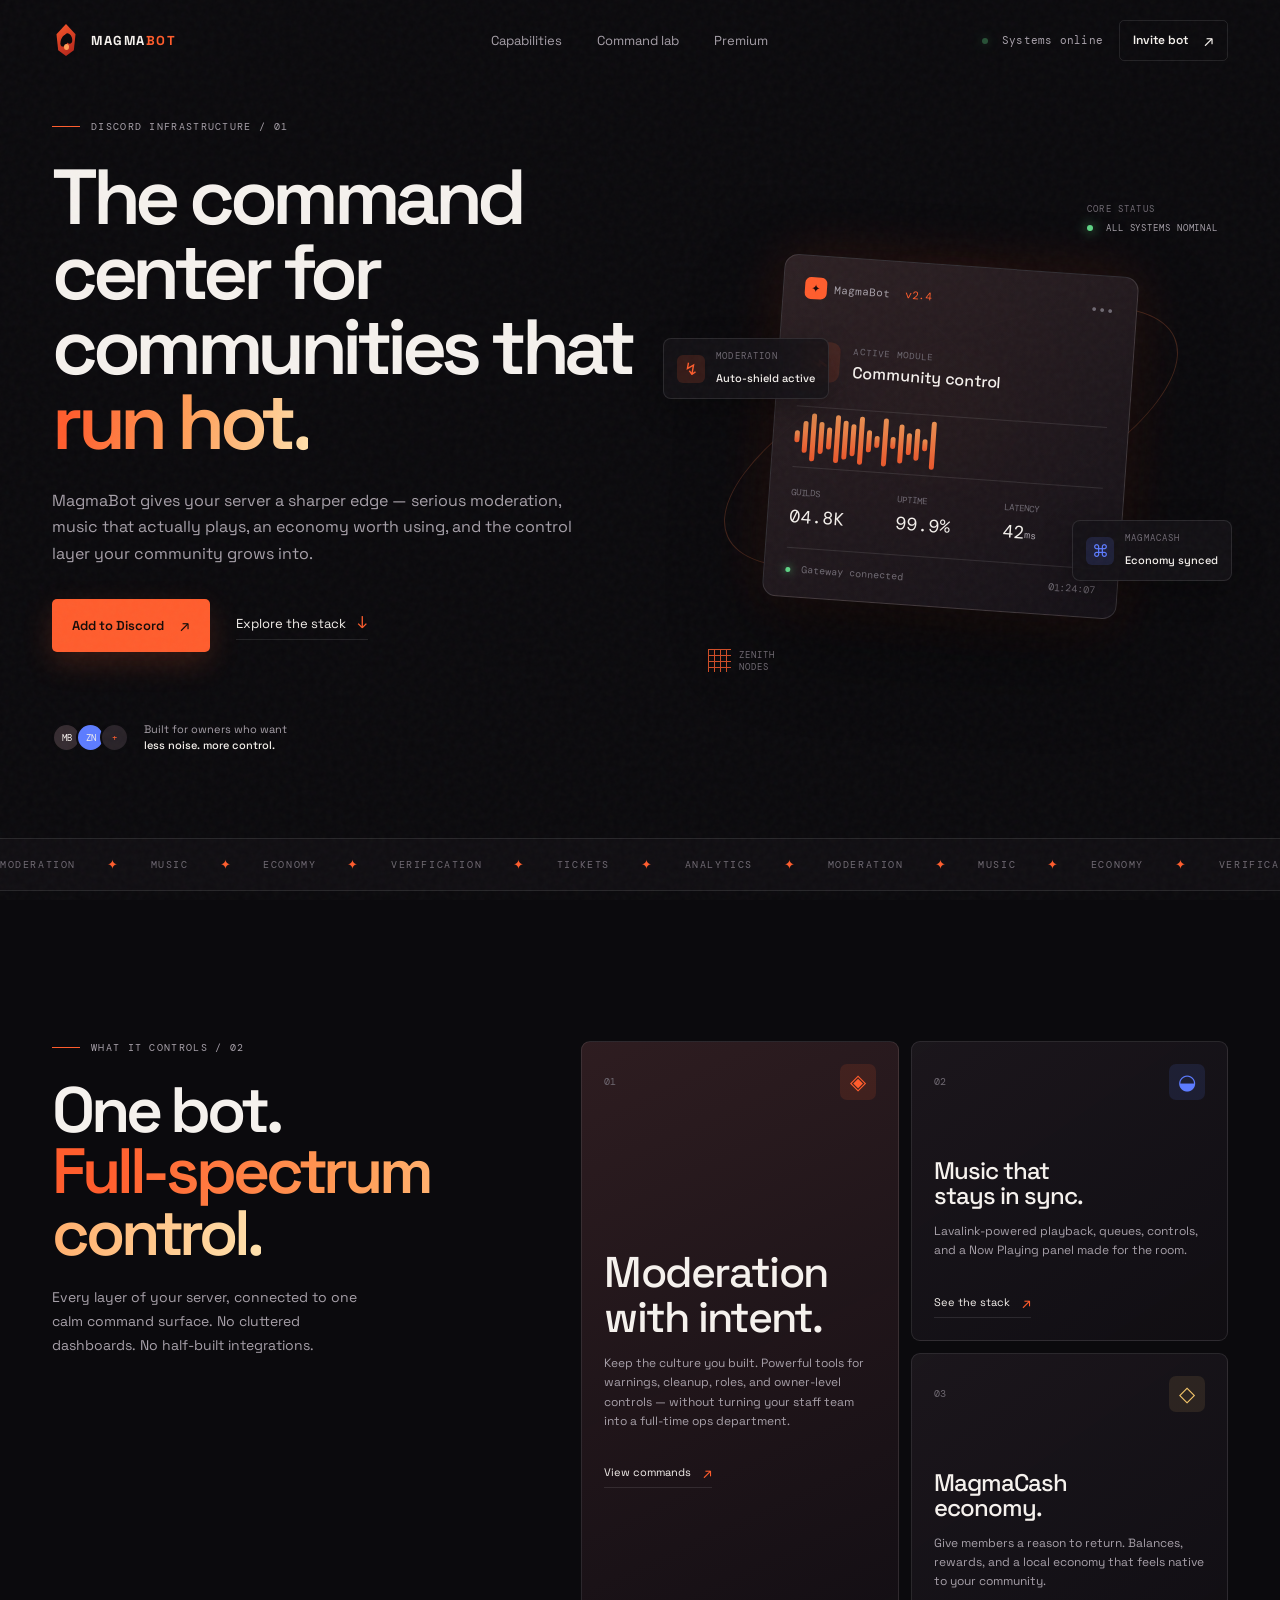
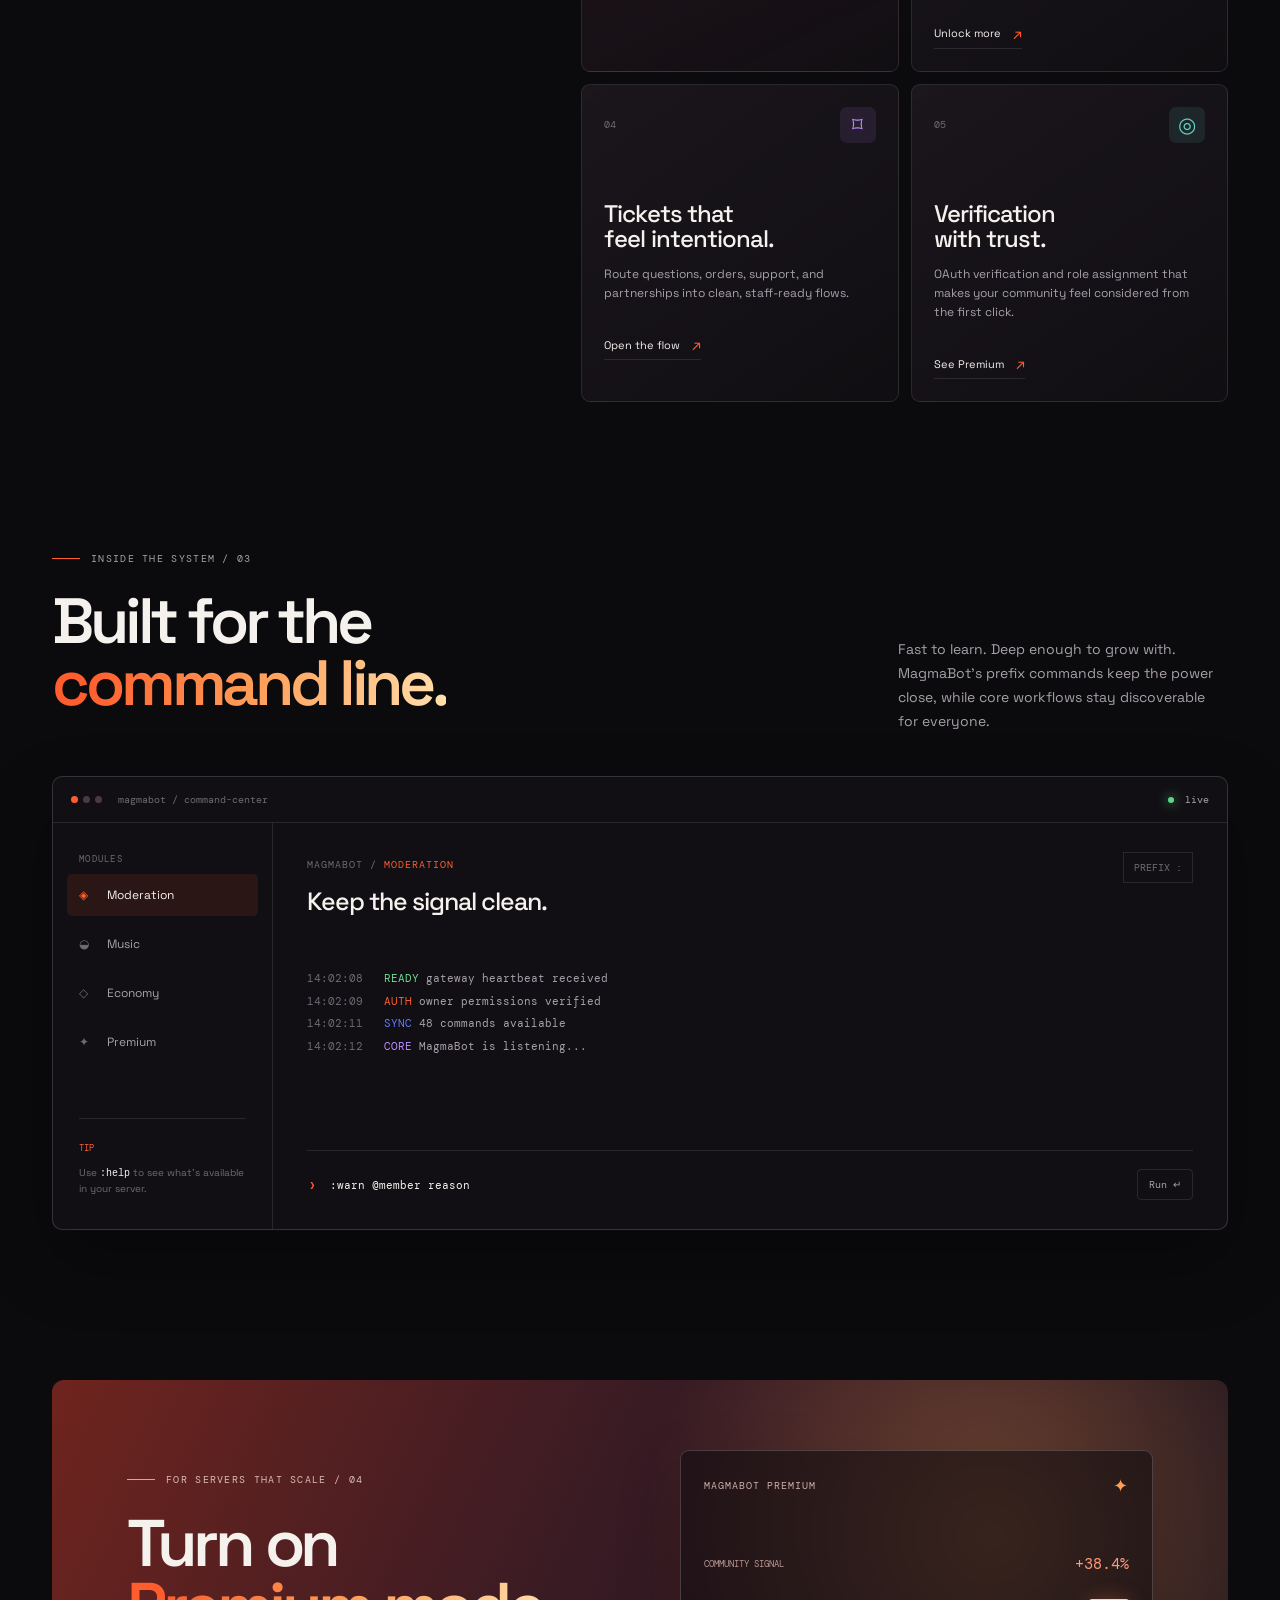
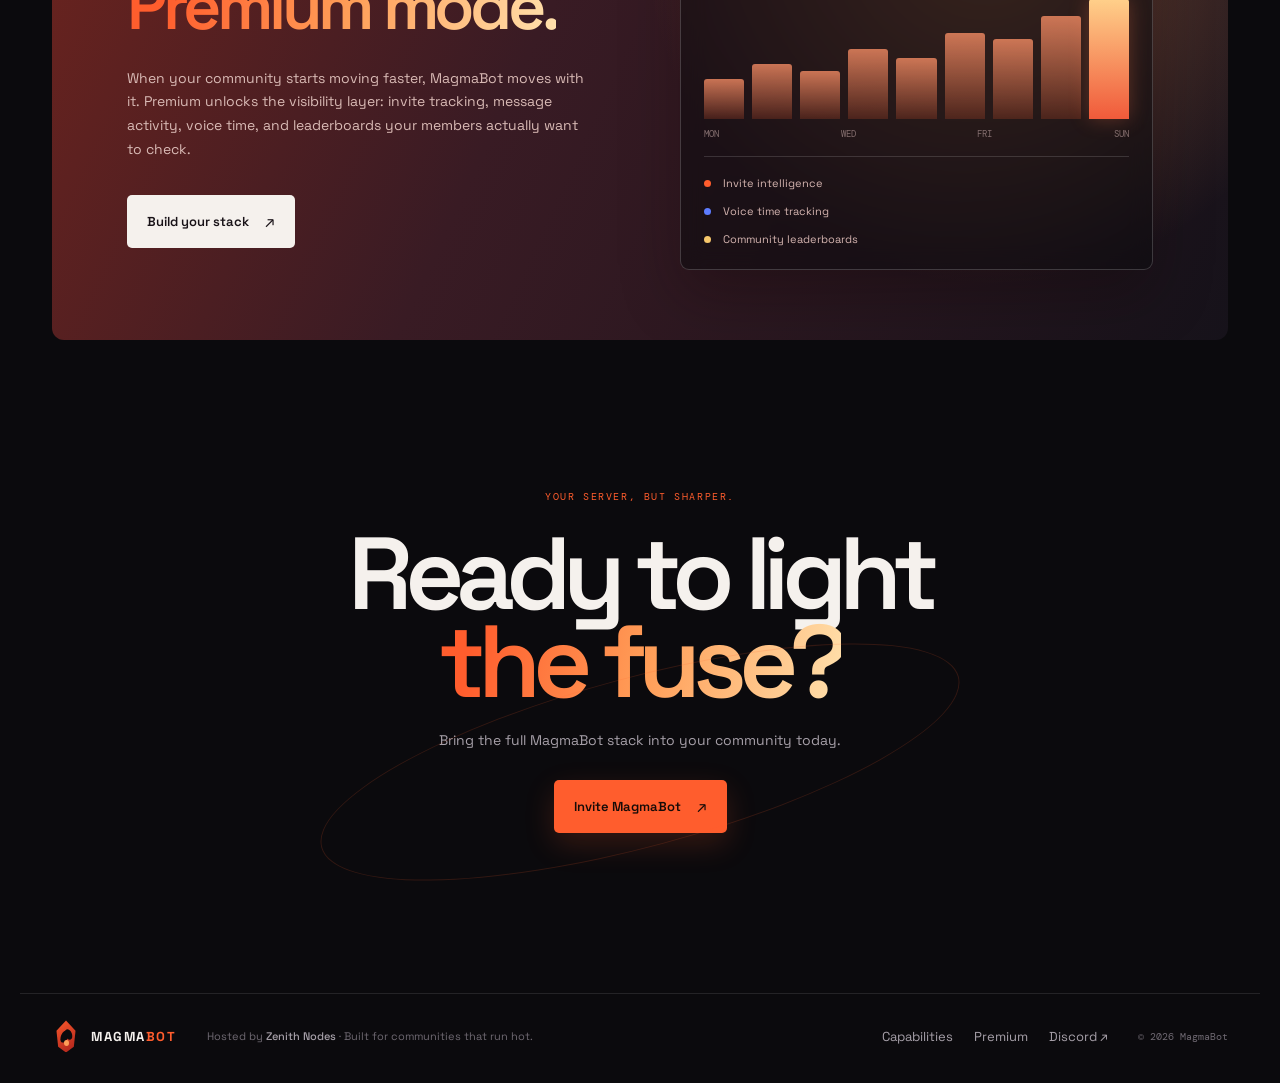
==== index.html @ 13c8c4f3 "Add files via upload" ====
<!doctype html>
<html lang="en">
  <head>
    <meta charset="UTF-8" />
    <meta name="viewport" content="width=device-width, initial-scale=1.0" />
    <meta name="theme-color" content="#0b0a0d" />
    <meta name="description" content="MagmaBot is the command center for Discord communities that run hot — moderation, music, economy, tickets, verification, and premium analytics." />
    <title>MagmaBot — The Volcanic Discord Powerhouse</title>
    <link rel="preconnect" href="https://fonts.googleapis.com" />
    <link rel="preconnect" href="https://fonts.gstatic.com" crossorigin />
    <link href="https://fonts.googleapis.com/css2?family=DM+Mono:wght@400;500&family=Space+Grotesk:wght@400;500;600;700&display=swap" rel="stylesheet" />
    <link rel="stylesheet" href="styles.css" />
  </head>
  <body>
    <div class="grain" aria-hidden="true"></div>
    <header class="site-header">
      <a class="brand" href="#top" aria-label="MagmaBot home">
        <span class="brand-mark"><span></span></span>
        <span class="brand-name">MAGMA<span>BOT</span></span>
      </a>
      <nav class="desktop-nav" aria-label="Primary navigation">
        <a href="#capabilities">Capabilities</a>
        <a href="#command-lab">Command lab</a>
        <a href="#premium">Premium</a>
      </nav>
      <div class="header-actions">
        <span class="status-pill"><i></i> Systems online</span>
        <a class="button button-small button-outline" href="https://discord.com/oauth2/authorize?client_id=1537424885230608425&permissions=8&scope=bot%20applications.commands" target="_blank" rel="noreferrer">Invite bot <b>↗</b></a>
        <button class="menu-toggle" aria-label="Toggle menu" aria-expanded="false"><span></span><span></span></button>
      </div>
      <div class="mobile-menu" aria-hidden="true">
        <a href="#capabilities">Capabilities</a>
        <a href="#command-lab">Command lab</a>
        <a href="#premium">Premium</a>
        <a class="button button-primary" href="https://discord.com/oauth2/authorize?client_id=1537424885230608425&permissions=8&scope=bot%20applications.commands" target="_blank" rel="noreferrer">Invite MagmaBot <b>↗</b></a>
      </div>
    </header>

    <main id="top">
      <section class="hero section-shell">
        <div class="hero-copy reveal">
          <div class="eyebrow"><span class="eyebrow-line"></span><span>Discord infrastructure / 01</span></div>
          <h1>The command center for communities that <em>run hot.</em></h1>
          <p class="hero-lede">MagmaBot gives your server a sharper edge — serious moderation, music that actually plays, an economy worth using, and the control layer your community grows into.</p>
          <div class="hero-actions">
            <a class="button button-primary button-large" href="https://discord.com/oauth2/authorize?client_id=1537424885230608425&permissions=8&scope=bot%20applications.commands" target="_blank" rel="noreferrer">Add to Discord <b>↗</b></a>
            <a class="text-link" href="#capabilities">Explore the stack <span>↓</span></a>
          </div>
          <div class="hero-proof"><div class="avatars"><span>MB</span><span>ZN</span><span>+</span></div><p>Built for owners who want<br /><strong>less noise. more control.</strong></p></div>
        </div>
        <div class="hero-visual reveal reveal-delay">
          <div class="visual-halo"></div>
          <div class="orbit orbit-one"></div><div class="orbit orbit-two"></div>
          <div class="visual-label label-top"><small>CORE STATUS</small><strong><i></i> ALL SYSTEMS NOMINAL</strong></div>
          <div class="bot-card">
            <div class="bot-card-top"><div class="mini-brand"><span class="mini-mark">✦</span><span>MagmaBot <b>v2.4</b></span></div><span class="card-dots">•••</span></div>
            <div class="bot-card-title"><span class="signal-icon">⌁</span><div><small>ACTIVE MODULE</small><strong>Community control</strong></div></div>
            <div class="bot-wave"><span></span><span></span><span></span><span></span><span></span><span></span><span></span><span></span><span></span><span></span><span></span><span></span><span></span><span></span><span></span><span></span><span></span><span></span></div>
            <div class="bot-card-grid"><div><small>GUILDS</small><strong>04.8K</strong></div><div><small>UPTIME</small><strong>99.9%</strong></div><div><small>LATENCY</small><strong>42<span>ms</span></strong></div></div>
            <div class="bot-card-footer"><span><i></i> Gateway connected</span><span>01:24:07</span></div>
          </div>
          <div class="floating-stat float-left"><span class="stat-icon orange">↯</span><div><small>MODERATION</small><strong>Auto-shield active</strong></div></div>
          <div class="floating-stat float-right"><span class="stat-icon blue">⌘</span><div><small>MAGMACASH</small><strong>Economy synced</strong></div></div>
          <div class="visual-label label-bottom"><span class="tiny-grid"></span><span>ZENITH<br />NODES</span></div>
        </div>
      </section>

      <section class="signal-strip"><div class="strip-track"><span>MODERATION</span><b>✦</b><span>MUSIC</span><b>✦</b><span>ECONOMY</span><b>✦</b><span>VERIFICATION</span><b>✦</b><span>TICKETS</span><b>✦</b><span>ANALYTICS</span><b>✦</b><span>MODERATION</span><b>✦</b><span>MUSIC</span><b>✦</b><span>ECONOMY</span><b>✦</b><span>VERIFICATION</span><b>✦</b></div></section>

      <section class="capabilities section-shell" id="capabilities">
        <div class="section-intro reveal"><div class="eyebrow"><span class="eyebrow-line"></span><span>What it controls / 02</span></div><h2>One bot.<br /><em>Full-spectrum control.</em></h2><p>Every layer of your server, connected to one calm command surface. No cluttered dashboards. No half-built integrations.</p></div>
        <div class="feature-grid">
          <article class="feature-card feature-large reveal"><div class="feature-top"><span class="feature-number">01</span><span class="feature-icon orange">◈</span></div><h3>Moderation<br />with intent.</h3><p>Keep the culture you built. Powerful tools for warnings, cleanup, roles, and owner-level controls — without turning your staff team into a full-time ops department.</p><a href="#command-lab">View commands <span>↗</span></a></article>
          <article class="feature-card reveal"><div class="feature-top"><span class="feature-number">02</span><span class="feature-icon blue">◒</span></div><h3>Music that<br />stays in sync.</h3><p>Lavalink-powered playback, queues, controls, and a Now Playing panel made for the room.</p><a href="#command-lab">See the stack <span>↗</span></a></article>
          <article class="feature-card reveal"><div class="feature-top"><span class="feature-number">03</span><span class="feature-icon gold">◇</span></div><h3>MagmaCash<br />economy.</h3><p>Give members a reason to return. Balances, rewards, and a local economy that feels native to your community.</p><a href="#premium">Unlock more <span>↗</span></a></article>
          <article class="feature-card reveal"><div class="feature-top"><span class="feature-number">04</span><span class="feature-icon purple">⌑</span></div><h3>Tickets that<br />feel intentional.</h3><p>Route questions, orders, support, and partnerships into clean, staff-ready flows.</p><a href="#command-lab">Open the flow <span>↗</span></a></article>
          <article class="feature-card reveal"><div class="feature-top"><span class="feature-number">05</span><span class="feature-icon teal">◎</span></div><h3>Verification<br />with trust.</h3><p>OAuth verification and role assignment that makes your community feel considered from the first click.</p><a href="#premium">See Premium <span>↗</span></a></article>
        </div>
      </section>

      <section class="command-lab section-shell" id="command-lab">
        <div class="lab-header reveal"><div><div class="eyebrow"><span class="eyebrow-line"></span><span>Inside the system / 03</span></div><h2>Built for the<br /><em>command line.</em></h2></div><p>Fast to learn. Deep enough to grow with. MagmaBot’s prefix commands keep the power close, while core workflows stay discoverable for everyone.</p></div>
        <div class="lab-window reveal">
          <div class="window-bar"><div class="window-dots"><i></i><i></i><i></i></div><span>magmabot / command-center</span><span class="window-live"><i></i> live</span></div>
          <div class="lab-body"><div class="lab-sidebar"><small>MODULES</small><button class="module active" data-module="moderation"><span>◈</span> Moderation</button><button class="module" data-module="music"><span>◒</span> Music</button><button class="module" data-module="economy"><span>◇</span> Economy</button><button class="module" data-module="premium"><span>✦</span> Premium</button><div class="sidebar-note"><span>TIP</span><p>Use <code>:help</code> to see what’s available in your server.</p></div></div><div class="terminal"><div class="terminal-head"><div><span class="terminal-kicker">MAGMABOT / <b id="terminal-module">MODERATION</b></span><h3 id="terminal-title">Keep the signal clean.</h3></div><span class="terminal-tag">PREFIX : </span></div><div class="terminal-log" id="terminal-log"><p><span class="muted">14:02:08</span> <b class="green">READY</b> gateway heartbeat received</p><p><span class="muted">14:02:09</span> <b class="orange">AUTH</b> owner permissions verified</p><p><span class="muted">14:02:11</span> <b class="blue">SYNC</b> 48 commands available</p><p><span class="muted">14:02:12</span> <b class="purple">CORE</b> MagmaBot is listening...</p></div><div class="command-row"><span class="prompt">›</span><input id="command-input" type="text" value=":warn @member reason" aria-label="Try a MagmaBot command" /><button id="run-command" aria-label="Run command">Run <span>↵</span></button></div></div></div>
        </div>
      </section>

      <section class="premium section-shell" id="premium"><div class="premium-inner reveal"><div class="premium-copy"><div class="eyebrow"><span class="eyebrow-line"></span><span>For servers that scale / 04</span></div><h2>Turn on<br /><em>Premium mode.</em></h2><p>When your community starts moving faster, MagmaBot moves with it. Premium unlocks the visibility layer: invite tracking, message activity, voice time, and leaderboards your members actually want to check.</p><a class="button button-light button-large" href="https://discord.com/oauth2/authorize?client_id=1537424885230608425&permissions=8&scope=bot%20applications.commands" target="_blank" rel="noreferrer">Build your stack <b>↗</b></a></div><div class="premium-panel"><div class="premium-panel-top"><span>MAGMABOT PREMIUM</span><span class="premium-star">✦</span></div><div class="premium-chart"><div class="chart-label"><span>COMMUNITY SIGNAL</span><strong>+38.4%</strong></div><div class="chart-bars"><i style="height:34%"></i><i style="height:46%"></i><i style="height:40%"></i><i style="height:59%"></i><i style="height:51%"></i><i style="height:72%"></i><i style="height:67%"></i><i style="height:86%"></i><i class="hot" style="height:100%"></i></div><div class="chart-axis"><span>MON</span><span>WED</span><span>FRI</span><span>SUN</span></div></div><div class="premium-list"><span><i class="list-dot orange"></i> Invite intelligence</span><span><i class="list-dot blue"></i> Voice time tracking</span><span><i class="list-dot gold"></i> Community leaderboards</span></div></div></div></section>

      <section class="final-cta section-shell reveal"><div class="cta-kicker">YOUR SERVER, BUT SHARPER.</div><h2>Ready to light<br /><em>the fuse?</em></h2><p>Bring the full MagmaBot stack into your community today.</p><a class="button button-primary button-large" href="https://discord.com/oauth2/authorize?client_id=1537424885230608425&permissions=8&scope=bot%20applications.commands" target="_blank" rel="noreferrer">Invite MagmaBot <b>↗</b></a><div class="cta-orbit"></div></section>
    </main>

    <footer class="site-footer section-shell"><a class="brand" href="#top"><span class="brand-mark"><span></span></span><span class="brand-name">MAGMA<span>BOT</span></span></a><p>Hosted by <strong>Zenith Nodes</strong> · Built for communities that run hot.</p><div class="footer-links"><a href="#capabilities">Capabilities</a><a href="#premium">Premium</a><a href="https://discord.com" target="_blank" rel="noreferrer">Discord ↗</a></div><span class="footer-meta">© <span id="year"></span> MagmaBot</span></footer>
    <script src="app.js"></script>
  </body>
</html>
---- styles.css ----
:root{--bg:#0b0a0d;--panel:#141217;--panel-2:#1b171e;--line:rgba(255,255,255,.1);--text:#f5f1ed;--muted:#a7a0a9;--muted-2:#6f6972;--orange:#ff5d2d;--orange-hot:#ff9e58;--blue:#5d7cff;--gold:#f6c76b;--teal:#63d3c2;--purple:#bb8cff;--ease:cubic-bezier(.23,1,.32,1)}*{box-sizing:border-box}html{scroll-behavior:smooth}body{margin:0;background:var(--bg);color:var(--text);font-family:'Space Grotesk',sans-serif;overflow-x:hidden}.grain{position:fixed;inset:0;z-index:10;pointer-events:none;opacity:.055;background-image:url("data:image/svg+xml,%3Csvg viewBox='0 0 180 180' xmlns='http://www.w3.org/2000/svg'%3E%3Cfilter id='n'%3E%3CfeTurbulence type='fractalNoise' baseFrequency='.85' numOctaves='4' stitchTiles='stitch'/%3E%3C/filter%3E%3Crect width='100%25' height='100%25' filter='url(%23n)' opacity='.6'/%3E%3C/svg%3E")}.section-shell{max-width:1240px;margin:0 auto;padding-left:32px;padding-right:32px}.site-header{height:80px;max-width:1240px;margin:0 auto;padding:0 32px;display:flex;align-items:center;justify-content:space-between;position:relative;z-index:20}.brand{display:flex;align-items:center;gap:11px;color:var(--text);text-decoration:none;letter-spacing:.12em;font-size:13px;font-weight:700}.brand-name span{color:var(--orange)}.brand-mark{width:28px;height:32px;display:grid;place-items:center;position:relative;background:linear-gradient(145deg,var(--orange),#a81e1a);clip-path:polygon(50% 0,84% 32%,78% 82%,50% 100%,22% 82%,16% 32%);box-shadow:0 0 28px rgba(255,93,45,.4)}.brand-mark:before,.brand-mark:after,.brand-mark span{content:"";position:absolute;background:#0b0a0d;border-radius:50%}.brand-mark:before{width:7px;height:13px;left:9px;top:10px;transform:rotate(24deg)}.brand-mark:after{width:7px;height:11px;right:8px;top:9px;transform:rotate(-22deg)}.brand-mark span{width:5px;height:6px;bottom:6px;left:12px;background:var(--orange-hot)}.desktop-nav{display:flex;gap:35px;margin-left:100px}.desktop-nav a,.footer-links a{color:var(--muted);text-decoration:none;font-size:13px;transition:color .18s}.desktop-nav a:hover,.footer-links a:hover{color:var(--text)}.header-actions{display:flex;align-items:center;gap:16px}.status-pill{font:11px 'DM Mono',monospace;color:var(--muted);letter-spacing:.02em}.status-pill i,.window-live i,.floating-stat i,.visual-label i{width:6px;height:6px;background:#5fd485;display:inline-block;border-radius:50%;box-shadow:0 0 12px #5fd485;margin-right:7px}.button{display:inline-flex;align-items:center;justify-content:center;gap:16px;border-radius:5px;padding:13px 18px;text-decoration:none;font-size:13px;font-weight:600;transition:transform .18s var(--ease),background .18s,border-color .18s,color .18s}.button:hover{transform:translateY(-2px)}.button b{font-size:16px;font-weight:400}.button-small{padding:9px 13px;font-size:12px}.button-large{padding:16px 20px}.button-primary{background:var(--orange);color:#160b08;box-shadow:0 11px 30px rgba(255,93,45,.18)}.button-primary:hover{background:var(--orange-hot)}.button-outline{border:1px solid var(--line);color:var(--text)}.button-outline:hover{border-color:rgba(255,255,255,.3);background:rgba(255,255,255,.04)}.button-light{background:var(--text);color:#181217}.button-light:hover{background:#fff}.menu-toggle,.mobile-menu{display:none}.hero{min-height:650px;display:grid;grid-template-columns:1.04fr .96fr;align-items:center;gap:20px;padding-top:40px;padding-bottom:84px}.eyebrow{display:flex;align-items:center;gap:11px;color:var(--muted);font:10px 'DM Mono',monospace;letter-spacing:.13em;text-transform:uppercase}.eyebrow-line{height:1px;width:28px;background:var(--orange);display:inline-block}.hero h1{font-size:clamp(52px,6.1vw,86px);line-height:.96;letter-spacing:-.07em;font-weight:600;margin:27px 0 28px;max-width:720px}.hero h1 em,.section-intro h2 em,.lab-header h2 em,.premium h2 em,.final-cta h2 em{font-style:normal;background:linear-gradient(103deg,var(--orange) 10%,var(--orange-hot) 52%,#ffe2ae 100%);-webkit-background-clip:text;background-clip:text;color:transparent}.hero-lede{font-size:16px;line-height:1.65;color:var(--muted);max-width:530px}.hero-actions{display:flex;align-items:center;gap:26px;margin-top:32px}.text-link{color:var(--text);font-size:13px;text-decoration:none;border-bottom:1px solid var(--line);padding-bottom:6px}.text-link span{color:var(--orange);margin-left:8px;font-size:17px}.hero-proof{display:flex;align-items:center;gap:15px;margin-top:70px}.hero-proof p{font-size:11px;color:var(--muted);line-height:1.45;margin:0}.hero-proof strong{color:var(--text);font-weight:500}.avatars{display:flex;padding-left:5px}.avatars span{height:29px;width:29px;border-radius:50%;border:2px solid var(--bg);margin-left:-5px;display:grid;place-items:center;background:#352b30;color:var(--text);font:9px 'DM Mono',monospace}.avatars span:nth-child(2){background:var(--blue)}.avatars span:nth-child(3){background:#282228;color:var(--orange)}.hero-visual{height:540px;position:relative;display:grid;place-items:center}.visual-halo{width:355px;height:355px;border-radius:50%;background:radial-gradient(circle,rgba(255,93,45,.38) 0%,rgba(255,93,45,.12) 36%,transparent 70%);filter:blur(10px);position:absolute;top:82px;left:50%;transform:translateX(-50%)}.orbit{border:1px solid rgba(255,130,81,.23);border-radius:50%;position:absolute;left:50%;top:50%;transform:translate(-50%,-50%) rotate(-24deg);width:490px;height:185px}.orbit-two{width:390px;height:130px;transform:translate(-50%,-50%) rotate(52deg);border-color:rgba(93,124,255,.18)}.bot-card{position:relative;z-index:2;width:min(100%,355px);padding:21px;background:linear-gradient(145deg,rgba(47,34,37,.95),rgba(21,17,23,.98));border:1px solid rgba(255,255,255,.12);border-radius:14px;box-shadow:0 40px 90px rgba(0,0,0,.45),0 0 60px rgba(255,83,37,.13);transform:rotate(4deg)}.bot-card:after{content:"";position:absolute;inset:0;border-radius:14px;background:url('assets/lava-texture.jpg') center/cover;mix-blend-mode:soft-light;opacity:.18;pointer-events:none}.bot-card-top,.bot-card-footer,.premium-panel-top{display:flex;align-items:center;justify-content:space-between}.mini-brand{font:11px 'DM Mono',monospace;color:var(--muted)}.mini-brand b{color:var(--orange);font-weight:400;margin-left:8px}.mini-mark{display:inline-grid;place-items:center;width:22px;height:22px;border-radius:6px;background:var(--orange);color:#1b0b08;margin-right:7px}.card-dots{color:var(--muted-2);letter-spacing:2px}.bot-card-title{display:flex;gap:13px;align-items:center;margin:42px 0 25px}.signal-icon{width:40px;height:40px;border-radius:9px;background:rgba(255,93,45,.14);color:var(--orange);font-size:30px;display:grid;place-items:center}.bot-card-title small,.floating-stat small,.visual-label small,.premium-panel small{display:block;font:9px 'DM Mono',monospace;color:var(--muted-2);letter-spacing:.13em;margin-bottom:4px}.bot-card-title strong{font-size:16px;font-weight:500}.bot-wave{height:62px;display:flex;align-items:center;gap:3px;border-top:1px solid var(--line);border-bottom:1px solid var(--line)}.bot-wave span{height:20%;width:5px;background:linear-gradient(to top,var(--orange),var(--orange-hot));border-radius:3px;opacity:.9;animation:wave 1.4s ease-in-out infinite alternate}.bot-wave span:nth-child(2n){height:52%;animation-delay:-.3s}.bot-wave span:nth-child(3n){height:80%;animation-delay:-.7s}.bot-wave span:nth-child(5n){height:38%;animation-delay:-.1s}.bot-wave span:nth-child(7n){height:65%;animation-delay:-.9s}@keyframes wave{to{transform:scaleY(.55);opacity:.55}}.bot-card-grid{display:grid;grid-template-columns:repeat(3,1fr);gap:10px;padding:19px 0}.bot-card-grid small{font:9px 'DM Mono',monospace;color:var(--muted-2);display:block;margin-bottom:6px}.bot-card-grid strong{font:18px 'DM Mono',monospace;font-weight:400}.bot-card-grid strong span{color:var(--muted);font-size:10px}.bot-card-footer{font:10px 'DM Mono',monospace;color:var(--muted-2);padding-top:14px;border-top:1px solid var(--line)}.bot-card-footer i{display:inline-block;width:5px;height:5px;border-radius:50%;background:#5fd485;box-shadow:0 0 8px #5fd485;margin-right:5px}.floating-stat{position:absolute;display:flex;align-items:center;gap:11px;background:rgba(20,18,23,.86);border:1px solid var(--line);border-radius:8px;padding:11px 13px;z-index:3;box-shadow:0 10px 30px rgba(0,0,0,.3);backdrop-filter:blur(12px)}.floating-stat strong{font-size:11px;font-weight:500}.stat-icon{display:grid;place-items:center;height:28px;width:28px;border-radius:6px;font-size:17px}.stat-icon.orange{background:rgba(255,93,45,.15);color:var(--orange)}.stat-icon.blue{background:rgba(93,124,255,.15);color:var(--blue)}.float-left{left:-10px;top:171px}.float-right{right:-4px;bottom:126px}.visual-label{position:absolute;color:var(--muted-2);font:9px 'DM Mono',monospace;letter-spacing:.1em;z-index:3}.label-top{top:36px;right:10px}.label-top strong{display:block;color:var(--muted);font-size:9px;font-weight:400;margin-top:7px}.label-bottom{bottom:34px;left:35px;display:flex;gap:8px;align-items:center}.tiny-grid{height:23px;width:23px;background:linear-gradient(90deg,var(--orange) 1px,transparent 1px),linear-gradient(var(--orange) 1px,transparent 1px);background-size:6px 6px;opacity:.8}.signal-strip{border-top:1px solid var(--line);border-bottom:1px solid var(--line);overflow:hidden;background:#100e12}.strip-track{width:max-content;display:flex;align-items:center;gap:31px;white-space:nowrap;padding:17px 0;color:var(--muted-2);font:10px 'DM Mono',monospace;letter-spacing:.16em;animation:marquee 38s linear infinite}.strip-track b{color:var(--orange);font-size:13px;font-weight:400}@keyframes marquee{to{transform:translateX(-32%)}}.capabilities{padding-top:150px;padding-bottom:150px;display:grid;grid-template-columns:.82fr 1.18fr;gap:80px}.section-intro h2,.lab-header h2,.premium h2{font-size:clamp(42px,5vw,67px);line-height:.96;letter-spacing:-.065em;font-weight:600;margin:26px 0 22px}.section-intro p,.lab-header>p{color:var(--muted);font-size:14px;line-height:1.7;max-width:330px}.feature-grid{display:grid;grid-template-columns:repeat(2,1fr);gap:12px}.feature-card{background:linear-gradient(145deg,rgba(31,26,32,.8),rgba(18,15,20,.86));border:1px solid var(--line);padding:22px;border-radius:9px;min-height:264px;transition:transform .25s var(--ease),border-color .25s,background .25s}.feature-card:hover{transform:translateY(-5px);border-color:rgba(255,255,255,.22);background:linear-gradient(145deg,rgba(48,34,37,.9),rgba(20,16,23,.95))}.feature-large{grid-row:span 2;min-height:540px;background:linear-gradient(155deg,rgba(50,31,34,.92),rgba(18,15,20,.9))}.feature-top{display:flex;justify-content:space-between;align-items:center}.feature-number{font:10px 'DM Mono',monospace;color:var(--muted-2)}.feature-icon{width:36px;height:36px;display:grid;place-items:center;border-radius:7px;font-size:21px}.feature-icon.orange{color:var(--orange);background:rgba(255,93,45,.12)}.feature-icon.blue{color:var(--blue);background:rgba(93,124,255,.12)}.feature-icon.gold{color:var(--gold);background:rgba(246,199,107,.1)}.feature-icon.purple{color:var(--purple);background:rgba(187,140,255,.1)}.feature-icon.teal{color:var(--teal);background:rgba(99,211,194,.1)}.feature-card h3{font-size:24px;line-height:1.05;letter-spacing:-.04em;font-weight:500;margin:58px 0 14px}.feature-large h3{font-size:43px;margin-top:150px}.feature-card p{font-size:12px;line-height:1.6;color:var(--muted);max-width:300px}.feature-card a{display:inline-flex;gap:12px;align-items:center;color:var(--text);font-size:11px;text-decoration:none;margin-top:20px;border-bottom:1px solid var(--line);padding-bottom:5px}.feature-card a span{color:var(--orange);font-size:15px}.command-lab{padding-bottom:150px}.lab-header{display:flex;justify-content:space-between;align-items:flex-end;margin-bottom:40px}.lab-header>p{margin:0 0 3px;max-width:330px}.lab-window{border:1px solid rgba(255,255,255,.15);border-radius:10px;overflow:hidden;background:#110f13;box-shadow:0 30px 70px rgba(0,0,0,.32)}.window-bar{height:46px;display:flex;align-items:center;padding:0 18px;border-bottom:1px solid var(--line);color:var(--muted-2);font:10px 'DM Mono',monospace;gap:16px}.window-dots{display:flex;gap:5px}.window-dots i{height:7px;width:7px;border-radius:50%;background:#493a40}.window-dots i:first-child{background:var(--orange)}.window-live{margin-left:auto;color:var(--muted)}.window-live i{margin-right:5px}.lab-body{display:grid;grid-template-columns:220px 1fr;min-height:384px}.lab-sidebar{border-right:1px solid var(--line);padding:23px 14px}.lab-sidebar>small{color:var(--muted-2);font:9px 'DM Mono',monospace;letter-spacing:.14em;padding:0 12px}.module{width:100%;text-align:left;border:0;background:transparent;color:var(--muted);font:12px 'Space Grotesk',sans-serif;padding:13px 12px;border-radius:5px;margin-top:7px;cursor:pointer;transition:background .18s,color .18s}.module span{display:inline-block;width:25px;color:var(--muted-2)}.module:hover,.module.active{background:rgba(255,93,45,.1);color:var(--text)}.module.active span{color:var(--orange)}.sidebar-note{border-top:1px solid var(--line);margin:55px 12px 0;padding-top:16px}.sidebar-note span{font:9px 'DM Mono',monospace;color:var(--orange)}.sidebar-note p{font-size:10px;color:var(--muted-2);line-height:1.5;margin-top:9px}.sidebar-note code{color:var(--text)}.terminal{padding:29px 34px;display:flex;flex-direction:column}.terminal-head{display:flex;justify-content:space-between;align-items:flex-start}.terminal-kicker{font:10px 'DM Mono',monospace;color:var(--muted-2);letter-spacing:.1em}.terminal-kicker b{color:var(--orange);font-weight:400}.terminal h3{font-size:25px;letter-spacing:-.04em;font-weight:500;margin:12px 0 0}.terminal-tag{color:var(--muted-2);font:10px 'DM Mono',monospace;border:1px solid var(--line);padding:8px 10px}.terminal-log{margin-top:50px;flex:1;font:11px 'DM Mono',monospace;line-height:2.05;color:var(--muted)}.terminal-log p{margin:0}.muted{color:var(--muted-2);margin-right:14px}.green{color:#6edb92;font-weight:400}.orange{color:var(--orange);font-weight:400}.blue{color:var(--blue);font-weight:400}.purple{color:var(--purple);font-weight:400}.command-row{display:flex;align-items:center;gap:10px;border-top:1px solid var(--line);padding-top:18px}.prompt{color:var(--orange);font:18px 'DM Mono',monospace}.command-row input{flex:1;background:transparent;border:0;outline:0;color:var(--text);font:11px 'DM Mono',monospace;min-width:0}.command-row button{background:transparent;border:1px solid var(--line);color:var(--muted);padding:8px 11px;font:10px 'DM Mono',monospace;border-radius:4px;cursor:pointer}.command-row button:hover{color:var(--text);border-color:var(--orange)}.premium{padding-bottom:150px}.premium-inner{min-height:540px;display:grid;grid-template-columns:1fr 1fr;gap:80px;align-items:center;border-radius:12px;overflow:hidden;padding:70px 75px;background:radial-gradient(circle at 80% 28%,rgba(255,159,88,.34),transparent 34%),linear-gradient(115deg,#6f241e 0%,#391b24 42%,#16121a 100%);position:relative}.premium-inner:after{content:"";position:absolute;inset:0;background:url('assets/lava-texture.jpg') center/cover;mix-blend-mode:soft-light;opacity:.17;pointer-events:none}.premium-copy,.premium-panel{position:relative;z-index:1}.premium-copy .eyebrow{color:#d9bbb3}.premium-copy .eyebrow-line{background:var(--orange-hot)}.premium h2{font-size:66px;margin-bottom:28px}.premium-copy p{color:#d9bab5;line-height:1.7;font-size:14px;max-width:460px;margin-bottom:33px}.premium-panel{background:rgba(13,11,15,.57);border:1px solid rgba(255,255,255,.18);border-radius:9px;padding:23px;box-shadow:0 25px 60px rgba(20,0,0,.26);backdrop-filter:blur(12px)}.premium-panel-top{font:10px 'DM Mono',monospace;color:#cfb0aa;letter-spacing:.1em}.premium-star{color:var(--orange-hot);font-size:18px}.premium-chart{margin-top:56px;padding-bottom:16px;border-bottom:1px solid rgba(255,255,255,.14)}.chart-label{display:flex;justify-content:space-between;align-items:center;font:9px 'DM Mono',monospace;color:#b99592}.chart-label strong{font-size:15px;color:#ff9978;font-weight:400}.chart-bars{height:145px;display:flex;align-items:flex-end;gap:8px;padding-top:25px}.chart-bars i{flex:1;background:linear-gradient(to top,rgba(255,93,45,.24),#ff9268);border-radius:3px 3px 0 0;min-height:10px;opacity:.76}.chart-bars i.hot{background:linear-gradient(to top,#f05a3a,#ffd08a);box-shadow:0 0 20px rgba(255,119,67,.28);opacity:1}.chart-axis{display:flex;justify-content:space-between;color:#846e6e;font:9px 'DM Mono',monospace;margin-top:9px}.premium-list{display:grid;gap:14px;margin-top:19px;color:#d5b5b0;font-size:11px}.list-dot{display:inline-block;width:7px;height:7px;border-radius:50%;margin-right:9px}.list-dot.orange{background:var(--orange)}.list-dot.blue{background:var(--blue)}.list-dot.gold{background:var(--gold)}.final-cta{text-align:center;padding-bottom:160px;position:relative;overflow:hidden}.cta-kicker{color:var(--orange);font:10px 'DM Mono',monospace;letter-spacing:.16em}.final-cta h2{font-size:clamp(60px,8vw,112px);line-height:.86;letter-spacing:-.08em;font-weight:600;margin:27px 0 25px}.final-cta p{color:var(--muted);font-size:14px;margin-bottom:31px}.cta-orbit{position:absolute;width:660px;height:170px;border:1px solid rgba(255,93,45,.16);border-radius:50%;left:50%;top:54%;transform:translate(-50%,-50%) rotate(-15deg);pointer-events:none}.site-footer{padding-top:26px;padding-bottom:32px;border-top:1px solid var(--line);display:flex;align-items:center;gap:30px}.site-footer p{font-size:11px;color:var(--muted-2);margin:0}.site-footer p strong{color:var(--muted);font-weight:500}.footer-links{display:flex;gap:21px;margin-left:auto}.footer-meta{font:10px 'DM Mono',monospace;color:var(--muted-2)}.reveal{opacity:0;transform:translateY(18px);transition:opacity .7s var(--ease),transform .7s var(--ease)}.reveal.visible{opacity:1;transform:none}.reveal-delay{transition-delay:.13s}@media (max-width:900px){.desktop-nav,.header-actions .status-pill{display:none}.menu-toggle{display:flex;width:34px;height:34px;border:1px solid var(--line);background:transparent;border-radius:5px;flex-direction:column;justify-content:center;align-items:center;gap:5px;cursor:pointer}.menu-toggle span{height:1px;width:15px;background:var(--text);transition:transform .2s}.mobile-menu{position:absolute;display:flex;visibility:hidden;opacity:0;transform:translateY(-8px);left:16px;right:16px;top:69px;background:#171319;border:1px solid var(--line);padding:17px;border-radius:7px;flex-direction:column;gap:16px;transition:.2s var(--ease)}.mobile-menu.open{visibility:visible;opacity:1;transform:none}.mobile-menu a:not(.button){color:var(--muted);text-decoration:none;font-size:13px}.mobile-menu .button{margin-top:3px}.hero{grid-template-columns:1fr;padding-top:75px}.hero-visual{height:475px;margin-top:15px}.capabilities{grid-template-columns:1fr;gap:50px}.section-intro p{max-width:500px}.lab-body{grid-template-columns:175px 1fr}.premium-inner{padding:55px 45px;gap:35px}.premium h2{font-size:57px}.site-footer{flex-wrap:wrap}.site-footer p{order:3;flex-basis:100%}.footer-links{margin-left:auto}}@media (max-width:620px){.section-shell,.site-header{padding-left:20px;padding-right:20px}.site-header{height:70px}.header-actions .button{display:none}.hero{padding-top:52px;padding-bottom:60px}.hero h1{font-size:49px}.hero-lede{font-size:14px}.hero-actions{gap:16px;flex-wrap:wrap}.hero-proof{margin-top:45px}.hero-visual{height:390px;transform:scale(.88);transform-origin:center}.visual-label.label-top{right:-8px}.float-left{left:-26px}.float-right{right:-20px}.capabilities{padding-top:95px;padding-bottom:95px}.section-intro h2,.lab-header h2{font-size:49px}.feature-grid{grid-template-columns:1fr}.feature-large{grid-row:auto;min-height:390px}.feature-large h3{font-size:38px;margin-top:95px}.command-lab,.premium{padding-bottom:95px}.lab-header{display:block}.lab-header>p{margin-top:22px}.lab-body{grid-template-columns:1fr}.lab-sidebar{border-right:0;border-bottom:1px solid var(--line);display:flex;overflow:auto;gap:7px;padding:12px}.lab-sidebar>small,.sidebar-note{display:none}.module{white-space:nowrap;width:auto;margin:0;padding:10px}.terminal{padding:23px 18px;min-height:350px}.terminal-tag{display:none}.premium-inner{grid-template-columns:1fr;padding:45px 26px;min-height:auto}.premium h2{font-size:54px}.premium-panel{margin-top:24px}.final-cta{padding-bottom:110px}.final-cta h2{font-size:68px}.site-footer{gap:17px}.footer-links{order:2;margin-left:0;flex-basis:100%}.footer-meta{margin-left:auto}.bot-card{width:340px}.floating-stat{transform:scale(.88)}.float-left{top:126px}.float-right{bottom:90px}}
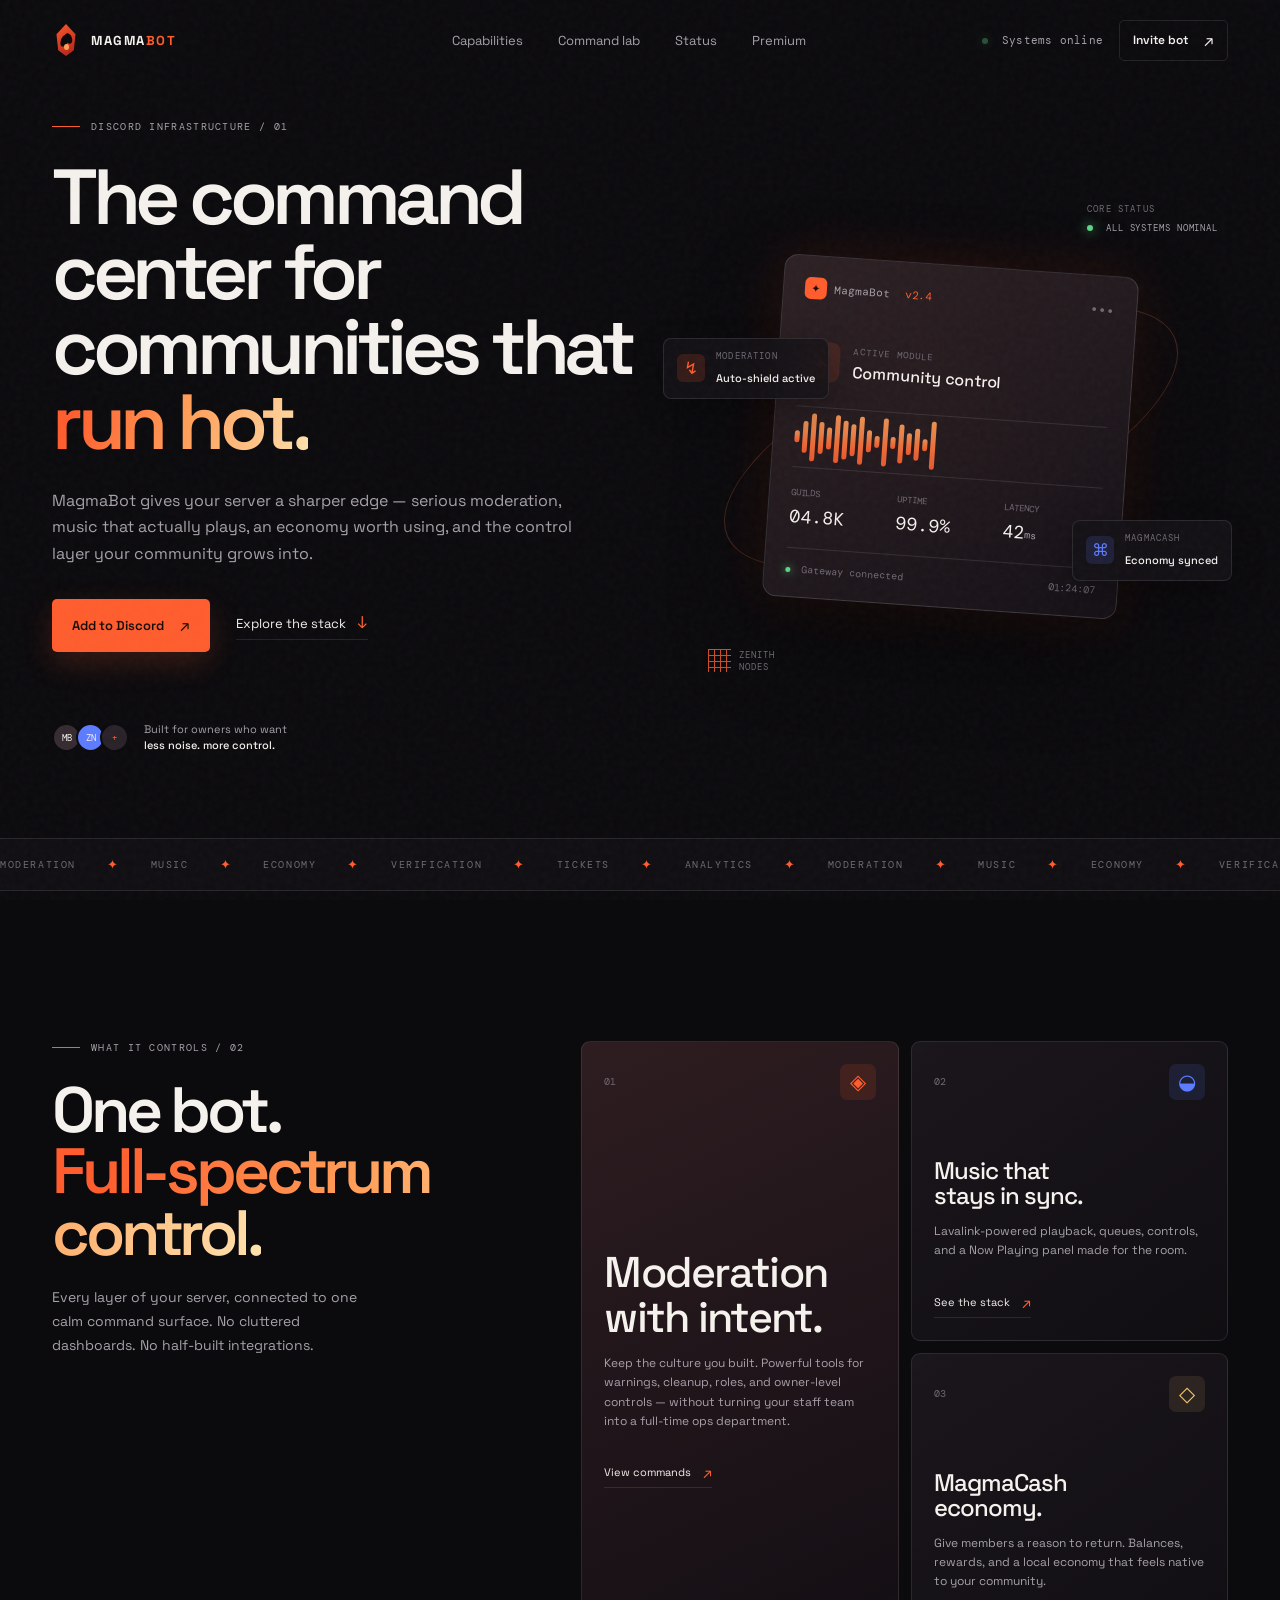
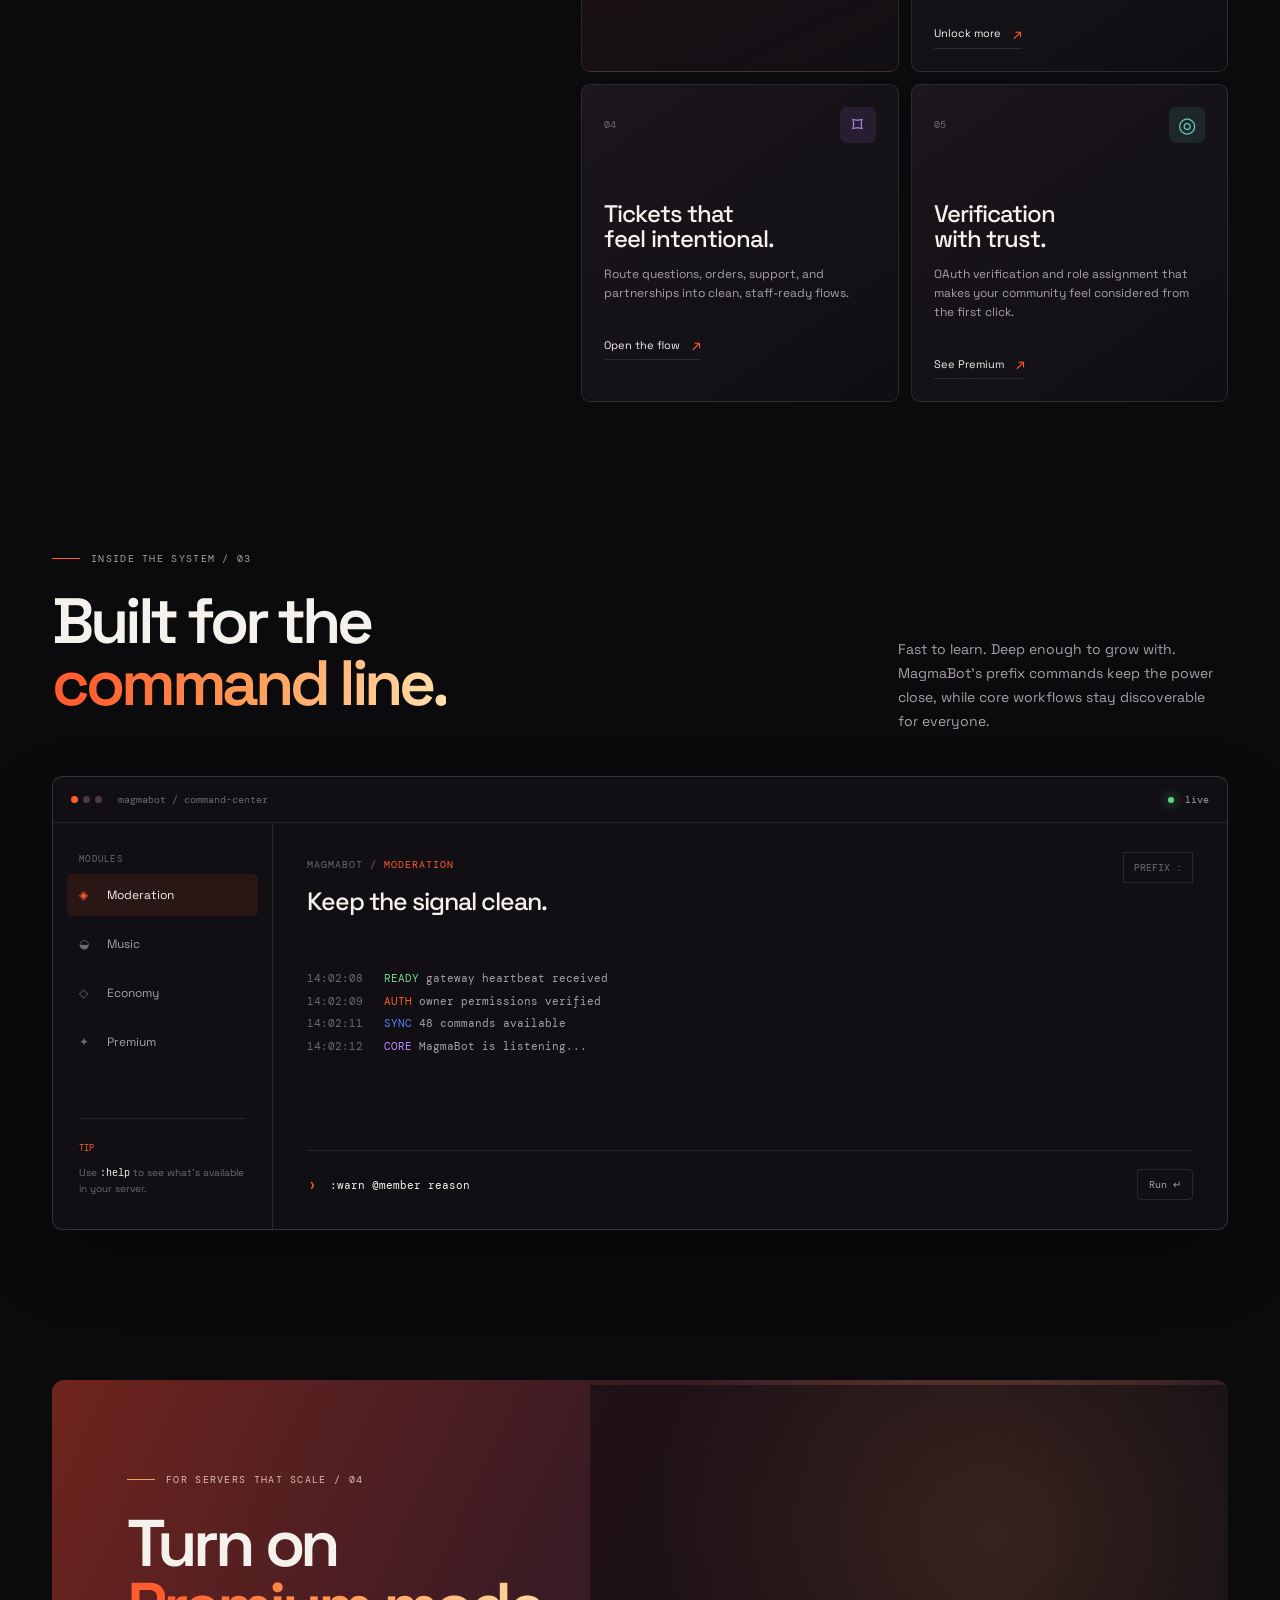
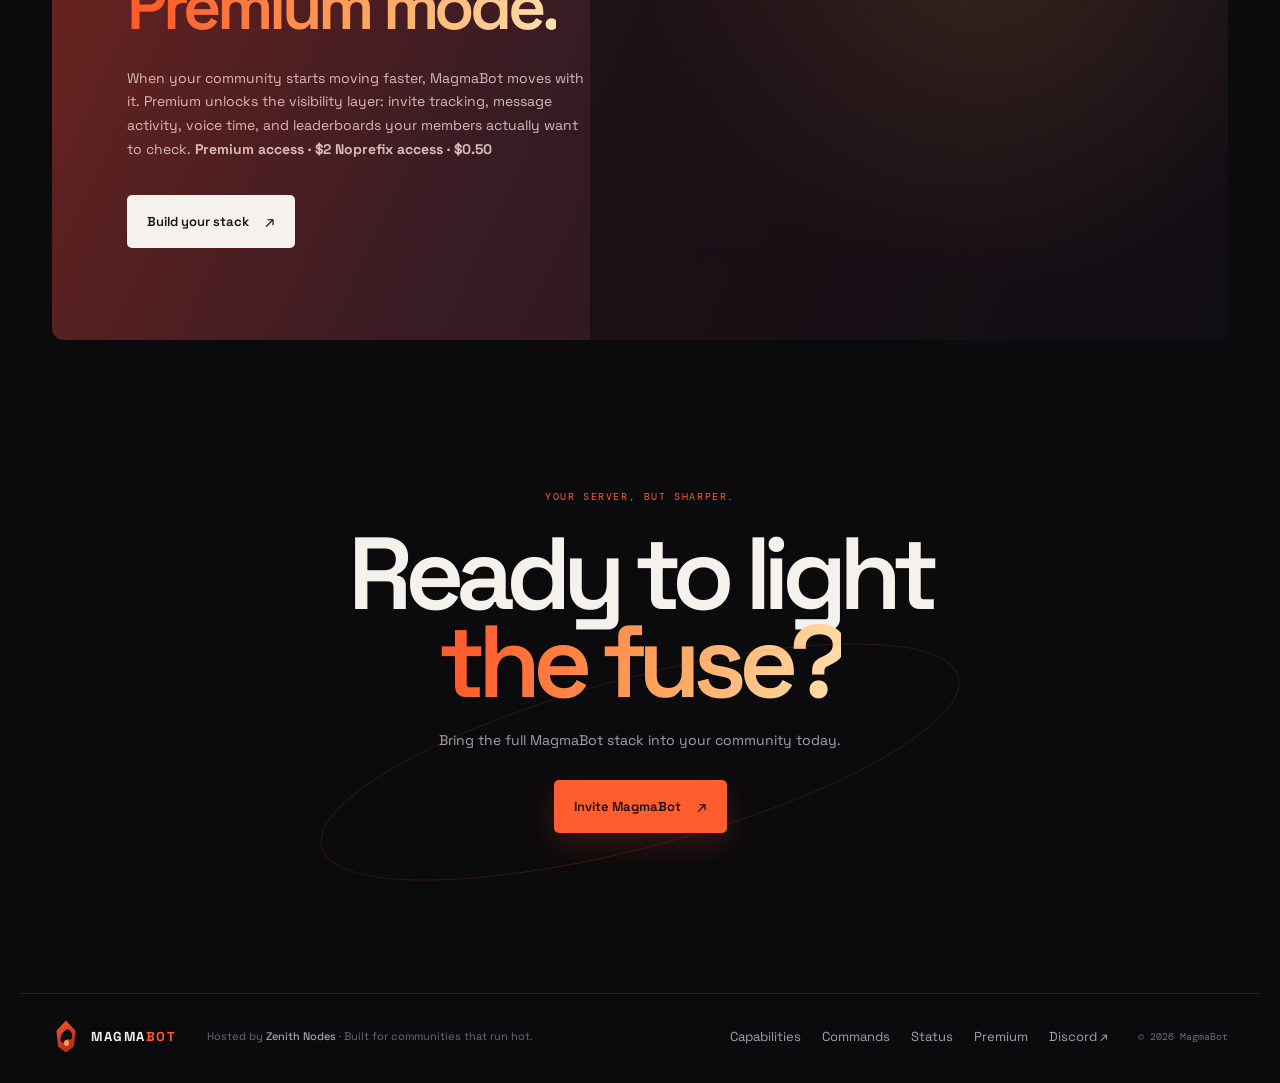
==== commit bcddd832: "Update navigation links and footer in index.html" ====
--- a/index.html
+++ b/index.html
@@ -19,8 +19,9 @@
         <span class="brand-name">MAGMA<span>BOT</span></span>
       </a>
       <nav class="desktop-nav" aria-label="Primary navigation">
-        <a href="#capabilities">Capabilities</a>
-        <a href="#command-lab">Command lab</a>
+        <a href="features.html">Capabilities</a>
+        <a href="commands.html">Command lab</a>
+        <a href="status.html">Status</a>
         <a href="#premium">Premium</a>
       </nav>
       <div class="header-actions">
@@ -29,8 +30,9 @@
         <button class="menu-toggle" aria-label="Toggle menu" aria-expanded="false"><span></span><span></span></button>
       </div>
       <div class="mobile-menu" aria-hidden="true">
-        <a href="#capabilities">Capabilities</a>
-        <a href="#command-lab">Command lab</a>
+        <a href="features.html">Capabilities</a>
+        <a href="commands.html">Command lab</a>
+        <a href="status.html">Status</a>
         <a href="#premium">Premium</a>
         <a class="button button-primary" href="https://discord.com/oauth2/authorize?client_id=1537424885230608425&permissions=8&scope=bot%20applications.commands" target="_blank" rel="noreferrer">Invite MagmaBot <b>↗</b></a>
       </div>
@@ -86,12 +88,13 @@
         </div>
       </section>
 
-      <section class="premium section-shell" id="premium"><div class="premium-inner reveal"><div class="premium-copy"><div class="eyebrow"><span class="eyebrow-line"></span><span>For servers that scale / 04</span></div><h2>Turn on<br /><em>Premium mode.</em></h2><p>When your community starts moving faster, MagmaBot moves with it. Premium unlocks the visibility layer: invite tracking, message activity, voice time, and leaderboards your members actually want to check.</p><a class="button button-light button-large" href="https://discord.com/oauth2/authorize?client_id=1537424885230608425&permissions=8&scope=bot%20applications.commands" target="_blank" rel="noreferrer">Build your stack <b>↗</b></a></div><div class="premium-panel"><div class="premium-panel-top"><span>MAGMABOT PREMIUM</span><span class="premium-star">✦</span></div><div class="premium-chart"><div class="chart-label"><span>COMMUNITY SIGNAL</span><strong>+38.4%</strong></div><div class="chart-bars"><i style="height:34%"></i><i style="height:46%"></i><i style="height:40%"></i><i style="height:59%"></i><i style="height:51%"></i><i style="height:72%"></i><i style="height:67%"></i><i style="height:86%"></i><i class="hot" style="height:100%"></i></div><div class="chart-axis"><span>MON</span><span>WED</span><span>FRI</span><span>SUN</span></div></div><div class="premium-list"><span><i class="list-dot orange"></i> Invite intelligence</span><span><i class="list-dot blue"></i> Voice time tracking</span><span><i class="list-dot gold"></i> Community leaderboards</span></div></div></div></section>
+      <section class="premium section-shell" id="premium"><div class="premium-inner reveal"><div class="premium-copy"><div class="eyebrow"><span class="eyebrow-line"></span><span>For servers that scale / 04</span></div><h2>Turn on<br /><em>Premium mode.</em></h2><p>When your community starts moving faster, MagmaBot moves with it. Premium unlocks the visibility layer: invite tracking, message activity, voice time, and leaderboards your members actually want to check. <strong class="price-line">Premium access · $2</strong> <strong class="price-line">Noprefix access · $0.50</strong></p><a class="button button-light button-large" href="https://discord.com/oauth2/authorize?client_id=1537424885230608425&permissions=8&scope=bot%20applications.commands" target="_blank" rel="noreferrer">Build your stack <b>↗</b></a></div><div class="premium-panel"><div class="premium-panel-top"><span>MAGMABOT PREMIUM</span><strong class="price-badge">$2 / PREMIUM</strong><span class="premium-star">✦</span></div><div class="premium-chart"><div class="chart-label"><span>COMMUNITY SIGNAL</span><strong>+38.4%</strong></div><div class="chart-bars"><i style="height:34%"></i><i style="height:46%"></i><i style="height:40%"></i><i style="height:59%"></i><i style="height:51%"></i><i style="height:72%"></i><i style="height:67%"></i><i style="height:86%"></i><i class="hot" style="height:100%"></i></div><div class="chart-axis"><span>MON</span><span>WED</span><span>FRI</span><span>SUN</span></div></div><div class="premium-list"><span><i class="list-dot orange"></i> Invite intelligence</span><span><i class="list-dot blue"></i> Voice time tracking</span><span><i class="list-dot gold"></i> Community leaderboards</span></div></div></div></section>
 
       <section class="final-cta section-shell reveal"><div class="cta-kicker">YOUR SERVER, BUT SHARPER.</div><h2>Ready to light<br /><em>the fuse?</em></h2><p>Bring the full MagmaBot stack into your community today.</p><a class="button button-primary button-large" href="https://discord.com/oauth2/authorize?client_id=1537424885230608425&permissions=8&scope=bot%20applications.commands" target="_blank" rel="noreferrer">Invite MagmaBot <b>↗</b></a><div class="cta-orbit"></div></section>
     </main>
 
-    <footer class="site-footer section-shell"><a class="brand" href="#top"><span class="brand-mark"><span></span></span><span class="brand-name">MAGMA<span>BOT</span></span></a><p>Hosted by <strong>Zenith Nodes</strong> · Built for communities that run hot.</p><div class="footer-links"><a href="#capabilities">Capabilities</a><a href="#premium">Premium</a><a href="https://discord.com" target="_blank" rel="noreferrer">Discord ↗</a></div><span class="footer-meta">© <span id="year"></span> MagmaBot</span></footer>
+    <footer class="site-footer section-shell"><a class="brand" href="#top"><span class="brand-mark"><span></span></span><span class="brand-name">MAGMA<span>BOT</span></span></a><p>Hosted by <strong>Zenith Nodes</strong> · Built for communities that run hot.</p><div class="footer-links"><a href="features.html">Capabilities</a><a href="commands.html">Commands</a><a href="status.html">Status</a><a href="#premium">Premium</a><a href="https://discord.com" target="_blank" rel="noreferrer">Discord ↗</a></div><span class="footer-meta">© <span id="year"></span> MagmaBot</span></footer>
     <script src="app.js"></script>
   </body>
-</html>
+                                                                                                                                                                                                                                       </html>
+                                                                                                                                                                                                                                                                                                                                                                                                                                   
